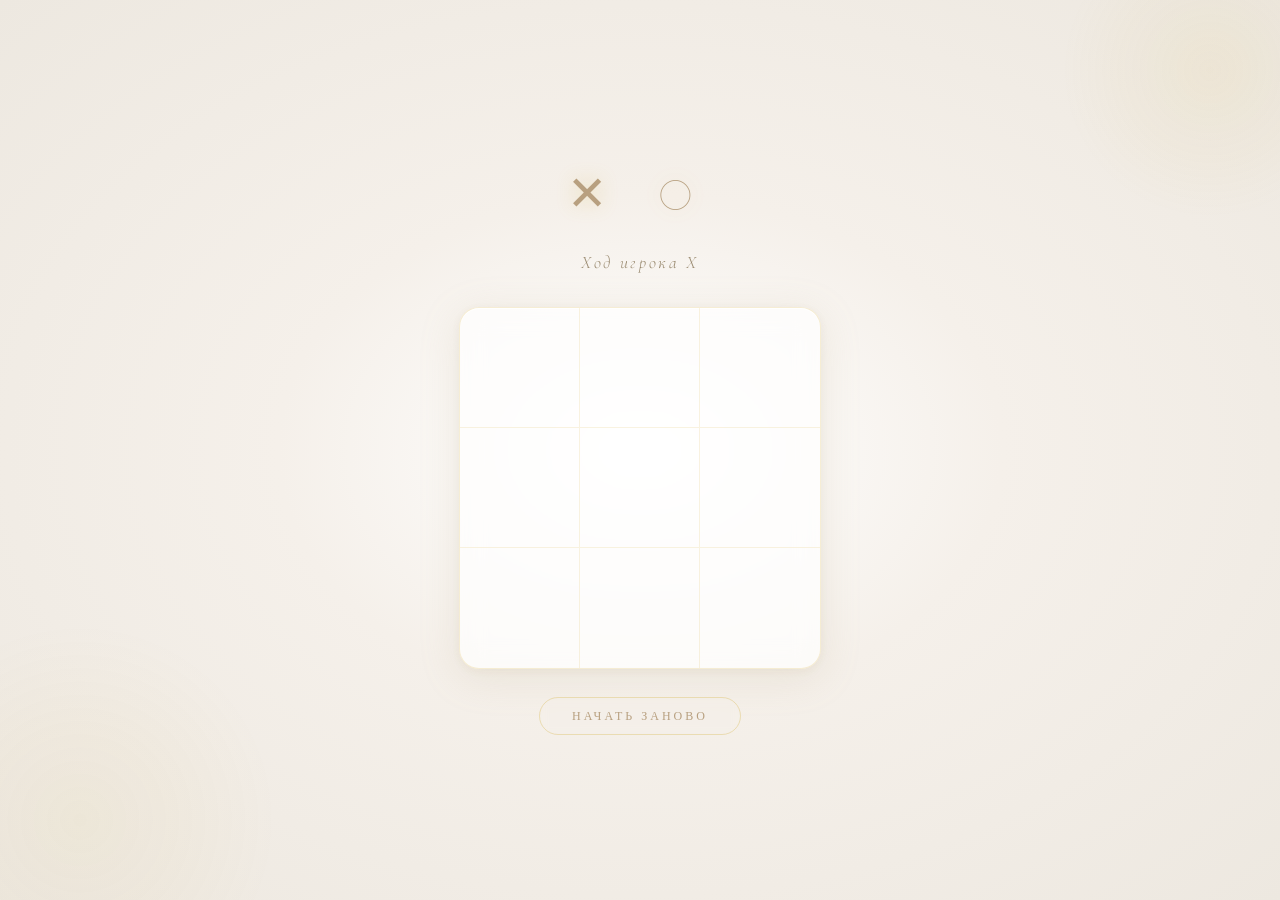
==== heaven/index.html @ 3cc28961 "Move heaven style into /heaven subfolder" ====
<!DOCTYPE html>
<html lang="ru">
<head>
  <meta charset="UTF-8" />
  <meta name="viewport" content="width=device-width, initial-scale=1.0" />
  <title>Крестики-нолики</title>
  <link rel="preconnect" href="https://fonts.googleapis.com" />
  <link rel="preconnect" href="https://fonts.gstatic.com" crossorigin />
  <link href="https://fonts.googleapis.com/css2?family=Cinzel:wght@300;400;600&family=Cormorant+Garamond:ital,wght@0,300;0,400;1,300&display=swap" rel="stylesheet" />
  <link rel="stylesheet" href="style.css" />
</head>
<body>
  <div class="container">
    <h1 class="title">✕ ○</h1>
    <p class="status" id="status">Ход игрока X</p>
    <div class="board" id="board">
      <div class="cell" data-index="0"></div>
      <div class="cell" data-index="1"></div>
      <div class="cell" data-index="2"></div>
      <div class="cell" data-index="3"></div>
      <div class="cell" data-index="4"></div>
      <div class="cell" data-index="5"></div>
      <div class="cell" data-index="6"></div>
      <div class="cell" data-index="7"></div>
      <div class="cell" data-index="8"></div>
    </div>
    <button class="restart" id="restart">Начать заново</button>
  </div>
  <script src="game.js"></script>
</body>
</html>
---- heaven/style.css ----
*, *::before, *::after {
  box-sizing: border-box;
  margin: 0;
  padding: 0;
}

body {
  min-height: 100vh;
  display: flex;
  align-items: center;
  justify-content: center;
  background: radial-gradient(ellipse at center, #ffffff 0%, #f5f0ea 40%, #ede8e0 100%);
  font-family: 'Cinzel', serif;
  overflow: hidden;
}

/* Angelic floating particles */
body::before,
body::after {
  content: '';
  position: fixed;
  border-radius: 50%;
  pointer-events: none;
  animation: float-particle 8s ease-in-out infinite;
}
body::before {
  width: 300px;
  height: 300px;
  background: radial-gradient(circle, rgba(212, 175, 55, 0.08) 0%, transparent 70%);
  top: -80px;
  right: -80px;
  animation-delay: 0s;
}
body::after {
  width: 400px;
  height: 400px;
  background: radial-gradient(circle, rgba(212, 175, 55, 0.06) 0%, transparent 70%);
  bottom: -120px;
  left: -120px;
  animation-delay: -4s;
}

@keyframes float-particle {
  0%, 100% { transform: translateY(0) scale(1); }
  50% { transform: translateY(-30px) scale(1.05); }
}

.container {
  display: flex;
  flex-direction: column;
  align-items: center;
  gap: 28px;
  animation: fade-in 1.2s ease both;
}

@keyframes fade-in {
  from { opacity: 0; transform: translateY(16px); }
  to   { opacity: 1; transform: translateY(0); }
}

.title {
  font-family: 'Cormorant Garamond', serif;
  font-weight: 300;
  font-size: 3rem;
  letter-spacing: 0.4em;
  color: #b8a080;
  text-shadow: 0 0 20px rgba(212, 175, 55, 0.3);
}

.status {
  font-family: 'Cormorant Garamond', serif;
  font-weight: 300;
  font-style: italic;
  font-size: 1.1rem;
  letter-spacing: 0.15em;
  color: #9a8a70;
  min-height: 1.5em;
  transition: all 0.4s ease;
}

.status.winner {
  color: #c8a84b;
  text-shadow: 0 0 12px rgba(212, 175, 55, 0.5);
  font-style: normal;
  font-weight: 400;
  letter-spacing: 0.2em;
}

.status.draw {
  color: #b0a090;
}

/* Board */
.board {
  display: grid;
  grid-template-columns: repeat(3, 1fr);
  gap: 0;
  background: rgba(255, 255, 255, 0.7);
  backdrop-filter: blur(12px);
  -webkit-backdrop-filter: blur(12px);
  border-radius: 20px;
  box-shadow:
    0 8px 40px rgba(180, 160, 120, 0.18),
    0 2px 8px rgba(180, 160, 120, 0.1),
    inset 0 1px 0 rgba(255, 255, 255, 0.9);
  border: 1px solid rgba(212, 175, 55, 0.2);
  overflow: hidden;
}

.cell {
  width: 120px;
  height: 120px;
  display: flex;
  align-items: center;
  justify-content: center;
  cursor: pointer;
  position: relative;
  font-family: 'Cormorant Garamond', serif;
  font-size: 2.8rem;
  font-weight: 300;
  transition: background 0.25s ease;
}

/* Inner borders via pseudo-elements */
.cell::after {
  content: '';
  position: absolute;
  inset: 0;
  border-right: 1px solid rgba(212, 175, 55, 0.15);
  border-bottom: 1px solid rgba(212, 175, 55, 0.15);
  pointer-events: none;
}
.cell:nth-child(3)::after,
.cell:nth-child(6)::after,
.cell:nth-child(9)::after { border-right: none; }
.cell:nth-child(7)::after,
.cell:nth-child(8)::after,
.cell:nth-child(9)::after { border-bottom: none; }

.cell:hover:not(.taken) {
  background: rgba(212, 175, 55, 0.05);
}

.cell.taken {
  cursor: default;
}

/* X symbol */
.cell.x::before {
  content: '✕';
  color: #c0a0a0;
  text-shadow: 0 0 8px rgba(192, 160, 160, 0.4);
  animation: pop-in 0.3s cubic-bezier(0.34, 1.56, 0.64, 1) both;
}

/* O symbol */
.cell.o::before {
  content: '○';
  color: #a0b8d0;
  text-shadow: 0 0 8px rgba(160, 184, 208, 0.4);
  animation: pop-in 0.3s cubic-bezier(0.34, 1.56, 0.64, 1) both;
}

@keyframes pop-in {
  from { transform: scale(0.4); opacity: 0; }
  to   { transform: scale(1); opacity: 1; }
}

/* Winner cells */
.cell.winner-cell.x::before {
  color: #d4af37;
  text-shadow:
    0 0 10px rgba(212, 175, 55, 0.8),
    0 0 25px rgba(212, 175, 55, 0.4);
  animation: pulse-gold 1.5s ease-in-out infinite;
}

.cell.winner-cell.o::before {
  color: #d4af37;
  text-shadow:
    0 0 10px rgba(212, 175, 55, 0.8),
    0 0 25px rgba(212, 175, 55, 0.4);
  animation: pulse-gold 1.5s ease-in-out infinite;
}

.cell.winner-cell {
  background: rgba(212, 175, 55, 0.07);
}

@keyframes pulse-gold {
  0%, 100% { text-shadow: 0 0 10px rgba(212, 175, 55, 0.8), 0 0 25px rgba(212, 175, 55, 0.4); }
  50%       { text-shadow: 0 0 20px rgba(212, 175, 55, 1),   0 0 45px rgba(212, 175, 55, 0.7); }
}

/* Restart button */
.restart {
  font-family: 'Cinzel', serif;
  font-size: 0.75rem;
  font-weight: 400;
  letter-spacing: 0.25em;
  text-transform: uppercase;
  color: #b8a080;
  background: transparent;
  border: 1px solid rgba(212, 175, 55, 0.3);
  border-radius: 50px;
  padding: 10px 32px;
  cursor: pointer;
  transition: all 0.3s ease;
  backdrop-filter: blur(4px);
}

.restart:hover {
  color: #d4af37;
  border-color: rgba(212, 175, 55, 0.7);
  background: rgba(212, 175, 55, 0.06);
  box-shadow: 0 0 16px rgba(212, 175, 55, 0.2);
}

.restart:active {
  transform: scale(0.97);
}

/* Mobile */
@media (max-width: 420px) {
  .cell {
    width: 90px;
    height: 90px;
    font-size: 2.2rem;
  }
  .title { font-size: 2.2rem; }
}
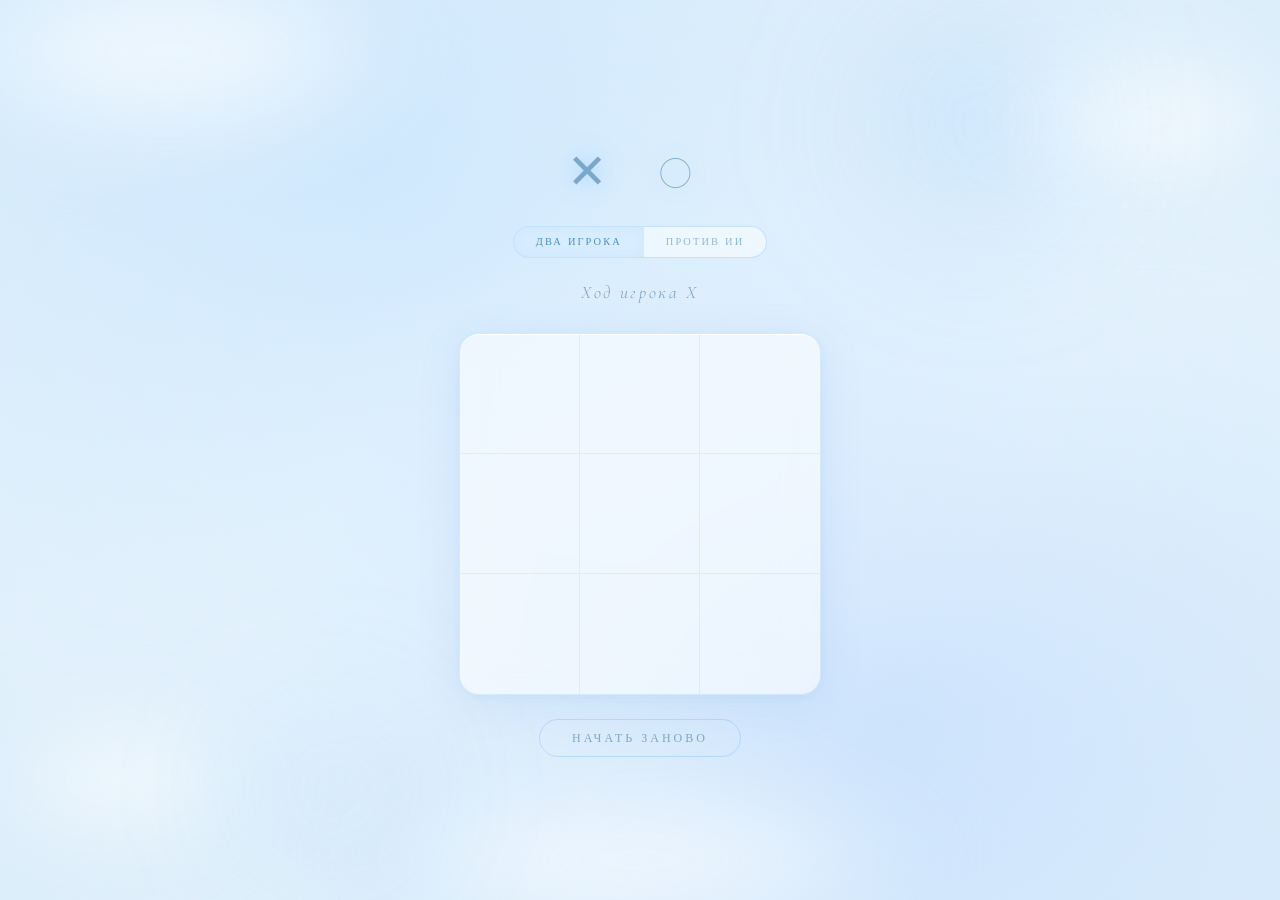
==== commit 5a27aa8d: "Add AI + clouds + blue lighting" ====
--- a/heaven/index.html
+++ b/heaven/index.html
@@ -10,8 +10,18 @@
   <link rel="stylesheet" href="style.css" />
 </head>
 <body>
+  <div class="cloud cloud-1"></div>
+  <div class="cloud cloud-2"></div>
+  <div class="cloud cloud-3"></div>
+  <div class="cloud cloud-4"></div>
+  <div class="glow-orb glow-orb-1"></div>
+  <div class="glow-orb glow-orb-2"></div>
   <div class="container">
     <h1 class="title">✕ ○</h1>
+    <div class="mode-toggle">
+      <button class="mode-btn active" id="btn-human">Два игрока</button>
+      <button class="mode-btn" id="btn-ai">Против ИИ</button>
+    </div>
     <p class="status" id="status">Ход игрока X</p>
     <div class="board" id="board">
       <div class="cell" data-index="0"></div>
--- a/heaven/style.css
+++ b/heaven/style.css
@@ -9,47 +9,102 @@
   display: flex;
   align-items: center;
   justify-content: center;
-  background: radial-gradient(ellipse at center, #ffffff 0%, #f5f0ea 40%, #ede8e0 100%);
+  background:
+    radial-gradient(ellipse at 30% 20%, rgba(180, 220, 255, 0.45) 0%, transparent 55%),
+    radial-gradient(ellipse at 70% 80%, rgba(160, 200, 255, 0.35) 0%, transparent 50%),
+    radial-gradient(ellipse at center, #f0f8ff 0%, #e8f4fc 40%, #ddeefa 100%);
   font-family: 'Cinzel', serif;
   overflow: hidden;
 }
 
-/* Angelic floating particles */
-body::before,
-body::after {
-  content: '';
+/* ── Clouds ─────────────────────────────────────────────── */
+.cloud {
   position: fixed;
   border-radius: 50%;
   pointer-events: none;
-  animation: float-particle 8s ease-in-out infinite;
-}
-body::before {
-  width: 300px;
-  height: 300px;
-  background: radial-gradient(circle, rgba(212, 175, 55, 0.08) 0%, transparent 70%);
-  top: -80px;
-  right: -80px;
-  animation-delay: 0s;
-}
-body::after {
+  filter: blur(40px);
+  opacity: 0.6;
+}
+
+.cloud-1 {
+  width: 500px;
+  height: 220px;
+  background: radial-gradient(ellipse, rgba(255,255,255,0.95) 30%, rgba(200,230,255,0.5) 70%, transparent 100%);
+  top: -60px;
+  left: -80px;
+  animation: drift 18s ease-in-out infinite;
+}
+.cloud-2 {
   width: 400px;
-  height: 400px;
-  background: radial-gradient(circle, rgba(212, 175, 55, 0.06) 0%, transparent 70%);
-  bottom: -120px;
-  left: -120px;
-  animation-delay: -4s;
-}
-
-@keyframes float-particle {
-  0%, 100% { transform: translateY(0) scale(1); }
-  50% { transform: translateY(-30px) scale(1.05); }
-}
-
+  height: 180px;
+  background: radial-gradient(ellipse, rgba(255,255,255,0.9) 30%, rgba(180,220,255,0.4) 70%, transparent 100%);
+  top: 30px;
+  right: -60px;
+  animation: drift 22s ease-in-out infinite reverse;
+  animation-delay: -8s;
+}
+.cloud-3 {
+  width: 600px;
+  height: 200px;
+  background: radial-gradient(ellipse, rgba(255,255,255,0.85) 30%, rgba(190,225,255,0.35) 70%, transparent 100%);
+  bottom: -60px;
+  left: 50%;
+  transform: translateX(-50%);
+  animation: drift 26s ease-in-out infinite;
+  animation-delay: -12s;
+}
+.cloud-4 {
+  width: 320px;
+  height: 160px;
+  background: radial-gradient(ellipse, rgba(255,255,255,0.8) 30%, rgba(170,215,255,0.3) 70%, transparent 100%);
+  bottom: 40px;
+  left: -40px;
+  animation: drift 20s ease-in-out infinite reverse;
+  animation-delay: -5s;
+}
+
+/* Blue glow orbs */
+.glow-orb {
+  position: fixed;
+  border-radius: 50%;
+  pointer-events: none;
+  filter: blur(60px);
+}
+.glow-orb-1 {
+  width: 350px;
+  height: 350px;
+  background: radial-gradient(circle, rgba(100,180,255,0.18) 0%, transparent 70%);
+  top: -50px;
+  right: 10%;
+  animation: float-orb 10s ease-in-out infinite;
+}
+.glow-orb-2 {
+  width: 280px;
+  height: 280px;
+  background: radial-gradient(circle, rgba(130,200,255,0.15) 0%, transparent 70%);
+  bottom: -30px;
+  left: 15%;
+  animation: float-orb 14s ease-in-out infinite reverse;
+  animation-delay: -6s;
+}
+
+@keyframes drift {
+  0%, 100% { transform: translateX(0) scaleX(1); }
+  50%       { transform: translateX(30px) scaleX(1.04); }
+}
+@keyframes float-orb {
+  0%, 100% { transform: translateY(0); }
+  50%       { transform: translateY(-25px); }
+}
+
+/* ── Layout ─────────────────────────────────────────────── */
 .container {
   display: flex;
   flex-direction: column;
   align-items: center;
-  gap: 28px;
+  gap: 24px;
+  position: relative;
+  z-index: 1;
   animation: fade-in 1.2s ease both;
 }
 
@@ -63,17 +118,50 @@
   font-weight: 300;
   font-size: 3rem;
   letter-spacing: 0.4em;
-  color: #b8a080;
-  text-shadow: 0 0 20px rgba(212, 175, 55, 0.3);
-}
-
+  color: #7aa8cc;
+  text-shadow: 0 0 20px rgba(100, 180, 255, 0.4), 0 0 40px rgba(100, 180, 255, 0.15);
+}
+
+/* ── Mode toggle ─────────────────────────────────────────── */
+.mode-toggle {
+  display: flex;
+  gap: 0;
+  border: 1px solid rgba(100, 180, 255, 0.3);
+  border-radius: 50px;
+  overflow: hidden;
+  backdrop-filter: blur(8px);
+  background: rgba(255, 255, 255, 0.5);
+}
+
+.mode-btn {
+  font-family: 'Cinzel', serif;
+  font-size: 0.65rem;
+  letter-spacing: 0.2em;
+  text-transform: uppercase;
+  color: #90b8d8;
+  background: transparent;
+  border: none;
+  padding: 8px 22px;
+  cursor: pointer;
+  transition: all 0.3s ease;
+}
+.mode-btn.active {
+  background: rgba(100, 180, 255, 0.15);
+  color: #4a90c4;
+  box-shadow: inset 0 0 12px rgba(100, 180, 255, 0.1);
+}
+.mode-btn:hover:not(.active) {
+  background: rgba(100, 180, 255, 0.07);
+}
+
+/* ── Status ─────────────────────────────────────────────── */
 .status {
   font-family: 'Cormorant Garamond', serif;
   font-weight: 300;
   font-style: italic;
   font-size: 1.1rem;
   letter-spacing: 0.15em;
-  color: #9a8a70;
+  color: #7aa0c0;
   min-height: 1.5em;
   transition: all 0.4s ease;
 }
@@ -87,23 +175,23 @@
 }
 
 .status.draw {
-  color: #b0a090;
-}
-
-/* Board */
+  color: #9ab8cc;
+}
+
+/* ── Board ──────────────────────────────────────────────── */
 .board {
   display: grid;
   grid-template-columns: repeat(3, 1fr);
   gap: 0;
-  background: rgba(255, 255, 255, 0.7);
-  backdrop-filter: blur(12px);
-  -webkit-backdrop-filter: blur(12px);
+  background: rgba(255, 255, 255, 0.55);
+  backdrop-filter: blur(16px);
+  -webkit-backdrop-filter: blur(16px);
   border-radius: 20px;
   box-shadow:
-    0 8px 40px rgba(180, 160, 120, 0.18),
-    0 2px 8px rgba(180, 160, 120, 0.1),
+    0 8px 40px rgba(100, 160, 220, 0.15),
+    0 2px 8px rgba(100, 160, 220, 0.08),
     inset 0 1px 0 rgba(255, 255, 255, 0.9);
-  border: 1px solid rgba(212, 175, 55, 0.2);
+  border: 1px solid rgba(100, 180, 255, 0.2);
   overflow: hidden;
 }
 
@@ -121,13 +209,12 @@
   transition: background 0.25s ease;
 }
 
-/* Inner borders via pseudo-elements */
 .cell::after {
   content: '';
   position: absolute;
   inset: 0;
-  border-right: 1px solid rgba(212, 175, 55, 0.15);
-  border-bottom: 1px solid rgba(212, 175, 55, 0.15);
+  border-right: 1px solid rgba(100, 180, 255, 0.15);
+  border-bottom: 1px solid rgba(100, 180, 255, 0.15);
   pointer-events: none;
 }
 .cell:nth-child(3)::after,
@@ -138,14 +225,12 @@
 .cell:nth-child(9)::after { border-bottom: none; }
 
 .cell:hover:not(.taken) {
-  background: rgba(212, 175, 55, 0.05);
-}
-
-.cell.taken {
-  cursor: default;
-}
-
-/* X symbol */
+  background: rgba(100, 180, 255, 0.06);
+}
+
+.cell.taken { cursor: default; }
+
+/* X */
 .cell.x::before {
   content: '✕';
   color: #c0a0a0;
@@ -153,11 +238,11 @@
   animation: pop-in 0.3s cubic-bezier(0.34, 1.56, 0.64, 1) both;
 }
 
-/* O symbol */
+/* O */
 .cell.o::before {
   content: '○';
-  color: #a0b8d0;
-  text-shadow: 0 0 8px rgba(160, 184, 208, 0.4);
+  color: #6ab0d8;
+  text-shadow: 0 0 10px rgba(100, 180, 255, 0.5);
   animation: pop-in 0.3s cubic-bezier(0.34, 1.56, 0.64, 1) both;
 }
 
@@ -166,15 +251,8 @@
   to   { transform: scale(1); opacity: 1; }
 }
 
-/* Winner cells */
-.cell.winner-cell.x::before {
-  color: #d4af37;
-  text-shadow:
-    0 0 10px rgba(212, 175, 55, 0.8),
-    0 0 25px rgba(212, 175, 55, 0.4);
-  animation: pulse-gold 1.5s ease-in-out infinite;
-}
-
+/* Winner */
+.cell.winner-cell.x::before,
 .cell.winner-cell.o::before {
   color: #d4af37;
   text-shadow:
@@ -182,9 +260,8 @@
     0 0 25px rgba(212, 175, 55, 0.4);
   animation: pulse-gold 1.5s ease-in-out infinite;
 }
-
 .cell.winner-cell {
-  background: rgba(212, 175, 55, 0.07);
+  background: rgba(212, 175, 55, 0.06);
 }
 
 @keyframes pulse-gold {
@@ -192,40 +269,32 @@
   50%       { text-shadow: 0 0 20px rgba(212, 175, 55, 1),   0 0 45px rgba(212, 175, 55, 0.7); }
 }
 
-/* Restart button */
+/* ── Restart ─────────────────────────────────────────────── */
 .restart {
   font-family: 'Cinzel', serif;
   font-size: 0.75rem;
   font-weight: 400;
   letter-spacing: 0.25em;
   text-transform: uppercase;
-  color: #b8a080;
+  color: #7aa8cc;
   background: transparent;
-  border: 1px solid rgba(212, 175, 55, 0.3);
+  border: 1px solid rgba(100, 180, 255, 0.3);
   border-radius: 50px;
   padding: 10px 32px;
   cursor: pointer;
   transition: all 0.3s ease;
   backdrop-filter: blur(4px);
 }
-
 .restart:hover {
-  color: #d4af37;
-  border-color: rgba(212, 175, 55, 0.7);
-  background: rgba(212, 175, 55, 0.06);
-  box-shadow: 0 0 16px rgba(212, 175, 55, 0.2);
-}
-
-.restart:active {
-  transform: scale(0.97);
-}
-
-/* Mobile */
+  color: #4a90c4;
+  border-color: rgba(100, 180, 255, 0.6);
+  background: rgba(100, 180, 255, 0.08);
+  box-shadow: 0 0 16px rgba(100, 180, 255, 0.2);
+}
+.restart:active { transform: scale(0.97); }
+
+/* ── Mobile ──────────────────────────────────────────────── */
 @media (max-width: 420px) {
-  .cell {
-    width: 90px;
-    height: 90px;
-    font-size: 2.2rem;
-  }
+  .cell { width: 90px; height: 90px; font-size: 2.2rem; }
   .title { font-size: 2.2rem; }
 }
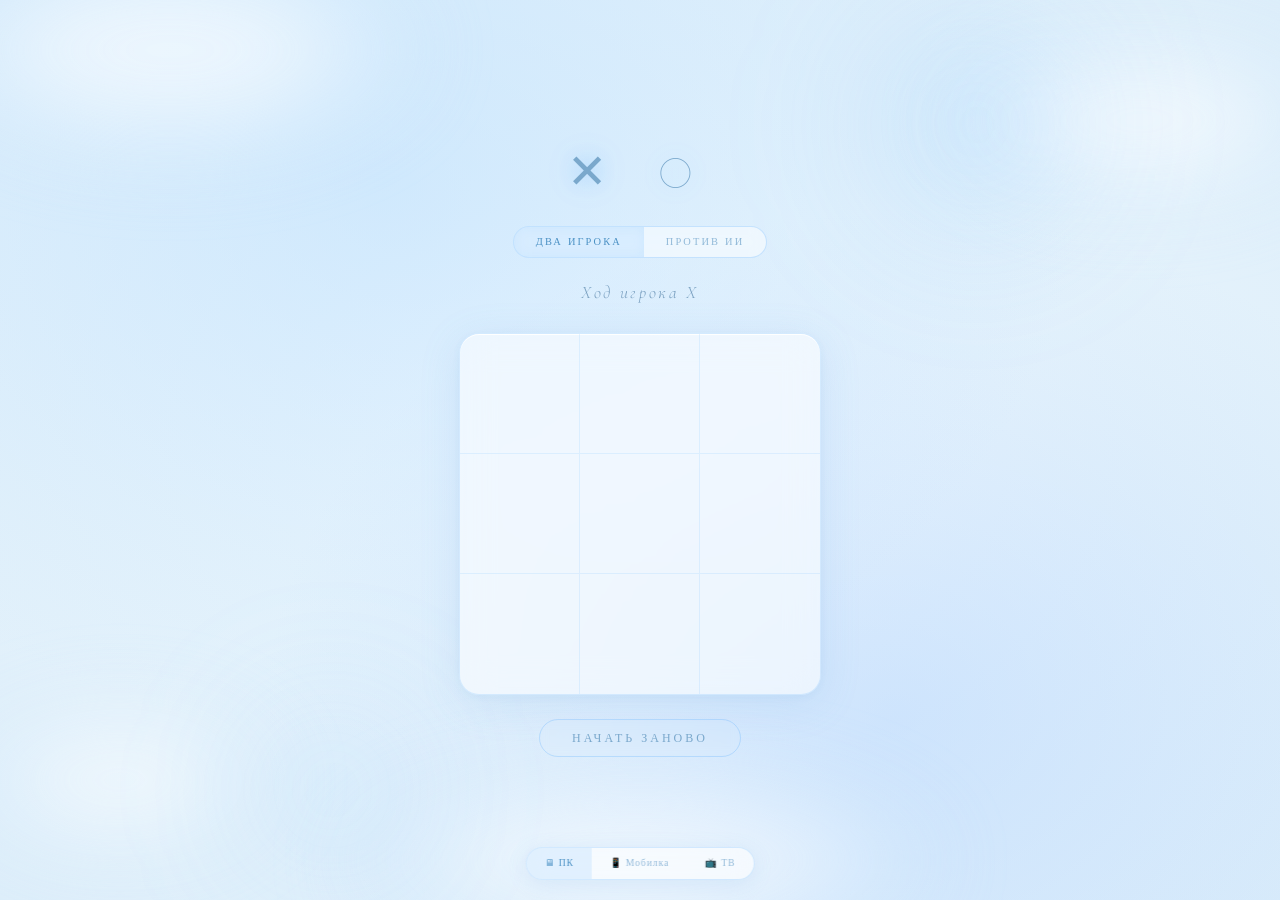
==== commit 9909dbcd: "Add device preview switcher (mobile/tv/pc)" ====
--- a/heaven/index.html
+++ b/heaven/index.html
@@ -36,6 +36,13 @@
     </div>
     <button class="restart" id="restart">Начать заново</button>
   </div>
+
+  <div class="preview-bar">
+    <button class="preview-btn active" data-preview="pc">🖥 ПК</button>
+    <button class="preview-btn" data-preview="mobile">📱 Мобилка</button>
+    <button class="preview-btn" data-preview="tv">📺 ТВ</button>
+  </div>
+
   <script src="game.js"></script>
 </body>
 </html>
--- a/heaven/style.css
+++ b/heaven/style.css
@@ -293,8 +293,80 @@
 }
 .restart:active { transform: scale(0.97); }
 
+/* ── Preview bar ─────────────────────────────────────────── */
+.preview-bar {
+  position: fixed;
+  bottom: 20px;
+  left: 50%;
+  transform: translateX(-50%);
+  display: flex;
+  gap: 0;
+  background: rgba(255, 255, 255, 0.6);
+  backdrop-filter: blur(12px);
+  border: 1px solid rgba(100, 180, 255, 0.25);
+  border-radius: 50px;
+  overflow: hidden;
+  z-index: 100;
+  box-shadow: 0 4px 20px rgba(100, 160, 220, 0.15);
+}
+
+.preview-btn {
+  font-family: 'Cinzel', serif;
+  font-size: 0.6rem;
+  letter-spacing: 0.1em;
+  color: #90b8d8;
+  background: transparent;
+  border: none;
+  padding: 9px 18px;
+  cursor: pointer;
+  transition: all 0.25s ease;
+  white-space: nowrap;
+}
+.preview-btn.active {
+  background: rgba(100, 180, 255, 0.15);
+  color: #4a90c4;
+}
+.preview-btn:hover:not(.active) {
+  background: rgba(100, 180, 255, 0.07);
+  color: #6aaad8;
+}
+
+/* ── Preview modes applied to body ──────────────────────── */
+body.preview-mobile .container {
+  transform: scale(0.55);
+  transform-origin: center center;
+}
+body.preview-mobile .container .cell {
+  width: 28vw;
+  height: 28vw;
+  max-width: 90px;
+  max-height: 90px;
+  font-size: 2rem;
+}
+body.preview-mobile .title { font-size: 2rem; }
+body.preview-mobile .mode-btn { font-size: 0.55rem; padding: 7px 14px; }
+body.preview-mobile .status { font-size: 0.95rem; }
+
+body.preview-tv .container {
+  transform: scale(1.6);
+  transform-origin: center center;
+}
+
 /* ── Mobile ──────────────────────────────────────────────── */
-@media (max-width: 420px) {
-  .cell { width: 90px; height: 90px; font-size: 2.2rem; }
-  .title { font-size: 2.2rem; }
-}
+@media (max-width: 480px) {
+  .container { gap: 18px; padding: 16px; }
+  .title { font-size: 2rem; letter-spacing: 0.25em; }
+  .cell { width: 28vw; height: 28vw; font-size: 2rem; }
+  .status { font-size: 0.95rem; }
+  .mode-btn { font-size: 0.55rem; padding: 7px 14px; }
+  .restart { font-size: 0.65rem; padding: 9px 24px; }
+
+  .cloud-1 { width: 280px; height: 130px; }
+  .cloud-2 { width: 240px; height: 110px; }
+  .cloud-3 { width: 340px; height: 120px; }
+  .cloud-4 { width: 200px; height: 100px; }
+}
+
+@media (max-width: 340px) {
+  .cell { width: 30vw; height: 30vw; font-size: 1.7rem; }
+}
